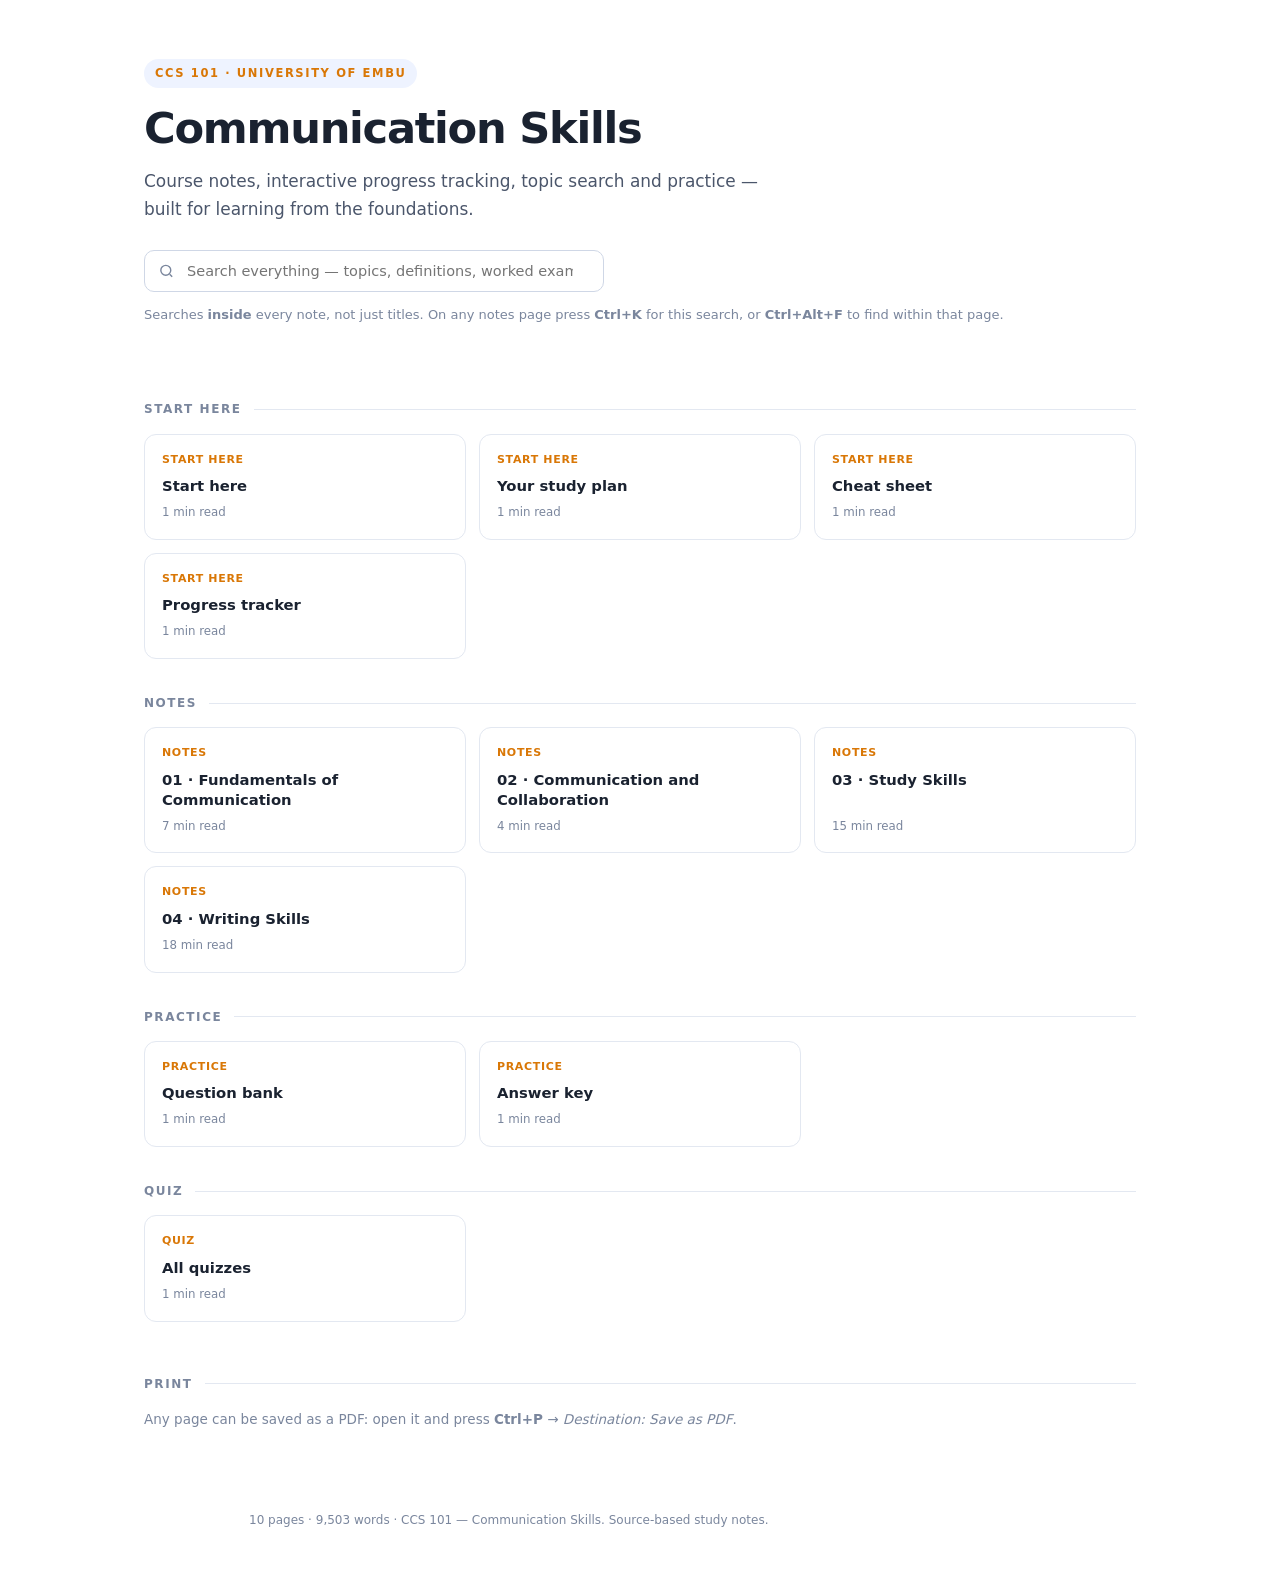
==== docs/index.html @ 3e4b7929 "Build interactive ccs-101-communication-skills study site Co-authored-by: Copilot <223556219+Copilot" ====
<!DOCTYPE html>
<html lang="en" data-theme="light">
<head>
<meta charset="utf-8">
<meta name="viewport" content="width=device-width, initial-scale=1">
<title>Communication Skills · CCS 101 Revision</title>
<meta name="description" content="Study notes for CCS 101 Communication Skills, from academic communication to writing and study skills.">
<link rel="stylesheet" href="assets/notes.css">
<link rel="stylesheet" href="assets/theme.css">
</head>
<body>
<div class="progress" id="progress"></div>
<header class="hero">
  <span class="kicker">CCS 101 · University of Embu</span>
  <h1>Communication Skills</h1>
  <p class="lede">Course notes, interactive progress tracking, topic search and practice — built for learning from the foundations.</p>
  <div class="search">
    <svg viewBox="0 0 24 24" aria-hidden="true"><circle cx="11" cy="11" r="7"></circle><path d="M20 20l-3.5-3.5"></path></svg>
    <input id="q" type="search" placeholder="Search everything &mdash; topics, definitions, worked examples, quiz questions&hellip;" autocomplete="off" aria-label="Search">
  </div>
  <p class="search-hint">Searches <strong>inside</strong> every note, not just titles. On any notes page press <strong>Ctrl+K</strong> for this search, or <strong>Ctrl+Alt+F</strong> to find within that page.</p>
</header>
<main class="groups" id="groups">
<div class="group-title">Start here</div><div class="cards"><a class="card" href="START_HERE.html" data-search="ccs 101 — communication skills start here"><span class="num">START HERE</span><span class="title">Start here</span><span class="meta">1 min read</span></a><a class="card" href="YOUR_STUDY_PLAN.html" data-search="your study plan start here"><span class="num">START HERE</span><span class="title">Your study plan</span><span class="meta">1 min read</span></a><a class="card" href="CHEAT_SHEET.html" data-search="ccs 101 — topic map start here"><span class="num">START HERE</span><span class="title">Cheat sheet</span><span class="meta">1 min read</span></a><a class="card" href="PROGRESS_TRACKER.html" data-search="progress tracker start here"><span class="num">START HERE</span><span class="title">Progress tracker</span><span class="meta">1 min read</span></a></div><div class="group-title">Notes</div><div class="cards"><a class="card" href="notes/01_fundamentals-of-communication.html" data-search="01 · fundamentals of communication notes"><span class="num">NOTES</span><span class="title">01 · Fundamentals of Communication</span><span class="meta">7 min read</span></a><a class="card" href="notes/02_communication-and-collaboration.html" data-search="02 · communication and collaboration notes"><span class="num">NOTES</span><span class="title">02 · Communication and Collaboration</span><span class="meta">4 min read</span></a><a class="card" href="notes/03_study-skills.html" data-search="03 · study skills notes"><span class="num">NOTES</span><span class="title">03 · Study Skills</span><span class="meta">15 min read</span></a><a class="card" href="notes/04_writing-skills.html" data-search="04 · writing skills notes"><span class="num">NOTES</span><span class="title">04 · Writing Skills</span><span class="meta">18 min read</span></a></div><div class="group-title">Practice</div><div class="cards"><a class="card" href="practice/QUESTION_BANK.html" data-search="question bank practice"><span class="num">PRACTICE</span><span class="title">Question bank</span><span class="meta">1 min read</span></a><a class="card" href="practice/ANSWER_KEY.html" data-search="answer key and self-assessment practice"><span class="num">PRACTICE</span><span class="title">Answer key</span><span class="meta">1 min read</span></a></div><div class="group-title">Quiz</div><div class="cards"><a class="card" href="quiz/index.html" data-search="quizzes quiz"><span class="num">QUIZ</span><span class="title">All quizzes</span><span class="meta">1 min read</span></a></div>
<div class="no-results" id="noResults" hidden>Nothing matches that search.</div>
<div class="search-hits" id="searchHits" hidden></div>
<div class="group-title">Print</div>
<p style="color:var(--muted);font-size:13.5px;margin:0">
  Any page can be saved as a PDF: open it and press <strong>Ctrl+P</strong> &rarr; <em>Destination: Save as PDF</em>.
</p>
</main>
<footer class="foot" style="padding-top:10px">
  10 pages &middot; 9,503 words &middot; CCS 101 — Communication Skills. Source-based study notes.
</footer>
<script src="assets/search-index.js"></script>
<script>
(function () {
  var root = document.documentElement;
  try {
    var saved = localStorage.getItem('ccs101-theme');
    if (saved) root.setAttribute('data-theme', saved);
  } catch (e) {}

  var INDEX = window.SEARCH_INDEX || [];
  var q = document.getElementById('q');
  var groupsEl = document.getElementById('groups');
  var noRes = document.getElementById('noResults');
  var hitsEl = document.getElementById('searchHits');
  var cards = [].slice.call(document.querySelectorAll('.card'));

  function escHtml(s) {
    return String(s).replace(/[&<>"]/g, function (c) {
      return { '&': '&amp;', '<': '&lt;', '>': '&gt;', '"': '&quot;' }[c];
    });
  }

  function runSearch(query) {
    var terms = query.toLowerCase().split(/\s+/).filter(function (t) { return t; });
    if (!terms.length) return [];
    var ql = query.toLowerCase();
    var hits = [];
    for (var n = 0; n < INDEX.length; n++) {
      var e = INDEX[n];
      var t = (e.t || '').toLowerCase();
      var h = (e.h || '').toLowerCase();
      var x = (e.x || '').toLowerCase();
      var score = 0, ok = true, firstPos = -1;
      for (var i = 0; i < terms.length; i++) {
        var term = terms[i];
        var pt = t.indexOf(term), ph = h.indexOf(term), px = x.indexOf(term);
        if (pt < 0 && ph < 0 && px < 0) { ok = false; break; }
        if (pt >= 0) score += 8;
        if (ph >= 0) score += 5;
        if (px >= 0) { score += 1; if (firstPos < 0) firstPos = px; }
      }
      if (!ok) continue;
      if (ql.length > 3 && x.indexOf(ql) >= 0) score += 6;
      if (h.indexOf(ql) >= 0) score += 4;
      hits.push({ e: e, score: score, pos: firstPos });
    }
    hits.sort(function (a, b) { return b.score - a.score; });
    return hits.slice(0, 30);
  }

  function snippetHtml(e, pos, query) {
    var x = e.x || '';
    if (pos < 0) pos = 0;
    var start = Math.max(0, pos - 60);
    var end = Math.min(x.length, pos + 150);
    var raw = (start > 0 ? '\u2026' : '') + x.substring(start, end) + (end < x.length ? '\u2026' : '');
    var html = escHtml(raw);
    var terms = query.toLowerCase().split(/\s+/).filter(function (t) { return t; })
      .sort(function (a, b) { return b.length - a.length; });
    for (var i = 0; i < terms.length; i++) {
      var t = terms[i].replace(/[.*+?^${}()|[\]\\]/g, '\\$&');
      html = html.replace(new RegExp('(' + t + ')', 'gi'), '<mark>$1</mark>');
    }
    return html;
  }

  function paintHits(query) {
    hitsEl.innerHTML = '';
    var hits = runSearch(query);
    if (!hits.length) {
      hitsEl.hidden = true;
      noRes.hidden = false;
      return;
    }
    hits.forEach(function (hit) {
      var e = hit.e;
      var a = document.createElement('a');
      a.className = 'sr-item';
      a.href = e.u + (e.i ? '#' + e.i : '');
      var meta = e.g + (e.h ? ' \u00b7 ' + e.h : '');
      a.innerHTML =
        '<span class="sr-meta">' + escHtml(meta) + '</span>' +
        '<span class="sr-title">' + escHtml(e.t) + '</span>' +
        '<span class="sr-snippet">' + snippetHtml(e, hit.pos, query) + '</span>';
      hitsEl.appendChild(a);
    });
    hitsEl.hidden = false;
    noRes.hidden = true;
  }

  if (q) q.addEventListener('input', function () {
    var v = q.value.trim();
    if (!v) {
      groupsEl.style.display = '';
      hitsEl.hidden = true;
      noRes.hidden = true;
      return;
    }
    groupsEl.style.display = 'none';
    paintHits(v);
  });

  var bar = document.getElementById('progress');
  if (bar) window.addEventListener('scroll', function () {
    var h = document.documentElement;
    var max = h.scrollHeight - h.clientHeight;
    bar.style.width = (max > 0 ? (h.scrollTop / max) * 100 : 0) + '%';
  }, { passive: true });

  document.addEventListener('keydown', function (ev) {
    if ((ev.ctrlKey || ev.metaKey) && (ev.key === 'k' || ev.key === 'K')) {
      ev.preventDefault();
      q.focus();
      q.select();
    }
  });
})();
</script>
</body>
</html>
---- docs/assets/notes.css ----
@charset "utf-8";
/* ==========================================================================
   CSC 112 / STA 121 — Revision Notes
   A clean, printable "docs site" theme for the Markdown study notes.
   ========================================================================== */

:root {
  --bg: #ffffff;
  --bg-soft: #f7f8fb;
  --bg-inset: #eef1f7;
  --fg: #1a2230;
  --fg-soft: #4b566b;
  --muted: #7a869d;
  --border: #e3e8f1;
  --border-strong: #cfd7e6;
  --accent: #2456d6;
  --accent-2: #6d4aff;
  --accent-soft: #eef3ff;
  --ok: #0f7b4f;
  --warn: #9a5b00;
  --code-bg: #0f172a;
  --code-fg: #e6edf8;
  --code-border: #1e2a44;
  --shadow: 0 1px 2px rgba(16, 24, 40, .04), 0 8px 24px rgba(16, 24, 40, .06);
  --radius: 12px;
  --sidebar-w: 268px;
  --toc-w: 232px;
  --font: "Segoe UI", system-ui, -apple-system, "Helvetica Neue", Arial, sans-serif;
  --mono: "Cascadia Mono", "Cascadia Code", Consolas, "SF Mono", "Liberation Mono", monospace;
}

[data-theme="dark"] {
  --bg: #0d121e;
  --bg-soft: #131a29;
  --bg-inset: #1a2233;
  --fg: #e2e9f5;
  --fg-soft: #b3bfd4;
  --muted: #8795ad;
  --border: #222c41;
  --border-strong: #33405a;
  --accent: #7ea2ff;
  --accent-2: #a78bfa;
  --accent-soft: #16203a;
  --ok: #4ade80;
  --warn: #fbbf24;
  --code-bg: #080d18;
  --code-fg: #dbe6f7;
  --code-border: #1b2438;
  --shadow: 0 1px 2px rgba(0, 0, 0, .4), 0 12px 32px rgba(0, 0, 0, .35);
}

* { box-sizing: border-box; }

html { scroll-behavior: smooth; }

body {
  margin: 0;
  background: var(--bg);
  color: var(--fg);
  font-family: var(--font);
  font-size: 16.5px;
  line-height: 1.68;
  -webkit-font-smoothing: antialiased;
  text-rendering: optimizeLegibility;
}

::selection { background: rgba(36, 86, 214, .18); }

/* ---------- reading progress ---------- */

.progress {
  position: fixed;
  top: 0; left: 0;
  height: 3px;
  width: 0;
  background: linear-gradient(90deg, var(--accent), var(--accent-2));
  z-index: 60;
  transition: width .08s linear;
}

/* ---------- layout ---------- */

.layout {
  display: grid;
  grid-template-columns: var(--sidebar-w) minmax(0, 1fr);
  min-height: 100vh;
}

.sidebar {
  position: sticky;
  top: 0;
  height: 100vh;
  overflow-y: auto;
  border-right: 1px solid var(--border);
  background: var(--bg-soft);
  padding: 22px 16px 40px;
  scrollbar-width: thin;
}

.brand {
  display: flex;
  align-items: center;
  gap: 11px;
  padding: 4px 8px 18px;
  text-decoration: none;
  color: var(--fg);
}

.brand-mark {
  width: 36px; height: 36px;
  flex: 0 0 36px;
  display: grid;
  place-items: center;
  border-radius: 10px;
  background: linear-gradient(140deg, var(--accent), var(--accent-2));
  color: #fff;
  font-weight: 700;
  font-size: 17px;
  letter-spacing: -.02em;
  box-shadow: 0 4px 12px rgba(36, 86, 214, .28);
}

.brand-text { display: flex; flex-direction: column; line-height: 1.2; }
.brand-text strong { font-size: 14.5px; letter-spacing: .01em; }
.brand-text span { font-size: 11.5px; color: var(--muted); letter-spacing: .06em; text-transform: uppercase; }

.nav-details > summary { display: none; }

.nav-group { margin: 0 0 18px; }

.nav-head {
  font-size: 10.5px;
  font-weight: 700;
  letter-spacing: .12em;
  text-transform: uppercase;
  color: var(--muted);
  padding: 0 10px 7px;
}

.nav-group a {
  display: block;
  padding: 6px 10px;
  margin: 1px 0;
  border-radius: 7px;
  font-size: 13.6px;
  line-height: 1.4;
  color: var(--fg-soft);
  text-decoration: none;
  border-left: 2px solid transparent;
}

.nav-group a:hover { background: var(--bg-inset); color: var(--fg); }

.nav-group a.active {
  background: var(--accent-soft);
  color: var(--accent);
  font-weight: 600;
}

/* ---------- main ---------- */

.main { min-width: 0; }

.topbar {
  position: sticky;
  top: 0;
  z-index: 40;
  display: flex;
  align-items: center;
  justify-content: space-between;
  gap: 12px;
  padding: 10px 30px;
  background: color-mix(in srgb, var(--bg) 88%, transparent);
  backdrop-filter: blur(10px);
  border-bottom: 1px solid var(--border);
}

.crumb {
  font-size: 12.5px;
  color: var(--muted);
  letter-spacing: .01em;
}
.crumb b { color: var(--fg-soft); font-weight: 600; }

.theme-btn {
  border: 1px solid var(--border);
  background: var(--bg);
  color: var(--fg-soft);
  width: 34px; height: 34px;
  border-radius: 9px;
  cursor: pointer;
  font-size: 15px;
  line-height: 1;
  display: grid;
  place-items: center;
}
.theme-btn:hover { border-color: var(--border-strong); color: var(--fg); }

.content {
  max-width: 850px;
  margin: 0 auto;
  padding: 46px 34px 70px;
}

/* ---------- typography ---------- */

.content h1, .content h2, .content h3, .content h4 {
  color: var(--fg);
  line-height: 1.25;
  letter-spacing: -.015em;
  scroll-margin-top: 72px;
}

.content h1 {
  font-size: 2.05rem;
  font-weight: 700;
  margin: 0 0 .6em;
  padding-bottom: .35em;
  border-bottom: 1px solid var(--border);
}

.content h2 {
  font-size: 1.42rem;
  font-weight: 650;
  margin: 2.1em 0 .55em;
  padding-top: .2em;
}

.content h3 {
  font-size: 1.14rem;
  font-weight: 650;
  margin: 1.7em 0 .45em;
  color: var(--fg);
}

.content h4 { font-size: 1rem; font-weight: 650; margin: 1.4em 0 .4em; }

.content p { margin: .75em 0; }

.content a { color: var(--accent); text-decoration: none; border-bottom: 1px solid transparent; }
.content a:hover { border-bottom-color: currentColor; }

.content strong { font-weight: 650; color: var(--fg); }

.content ul, .content ol { margin: .7em 0; padding-left: 1.5em; }
.content li { margin: .3em 0; }
.content li > ul, .content li > ol { margin: .3em 0; }

.content hr {
  border: 0;
  height: 1px;
  background: var(--border);
  margin: 2.4em 0;
}

/* ---------- blockquote / callout ---------- */

.content blockquote {
  margin: 1.3em 0;
  padding: 13px 18px;
  border-left: 3px solid var(--accent);
  border-radius: 0 10px 10px 0;
  background: var(--accent-soft);
  color: var(--fg-soft);
}

.content blockquote p { margin: .3em 0; }
.content blockquote strong { color: var(--fg); }

/* ---------- inline code ---------- */

.content code {
  font-family: var(--mono);
  font-size: .87em;
  padding: .13em .38em;
  border-radius: 5px;
  background: var(--bg-inset);
  color: var(--accent);
  border: 1px solid var(--border);
  white-space: nowrap;
}

[data-theme="dark"] .content code { color: #a9c1ff; }

/* ---------- code blocks ---------- */

pre.code {
  position: relative;
  margin: 1.25em 0;
  padding: 18px 20px;
  background: var(--code-bg);
  color: var(--code-fg);
  border: 1px solid var(--code-border);
  border-radius: var(--radius);
  overflow-x: auto;
  box-shadow: var(--shadow);
  line-height: 1.55;
  tab-size: 4;
}

pre.code code {
  display: block;
  padding: 0;
  margin: 0;
  background: none;
  border: 0;
  color: inherit;
  font-family: var(--mono);
  font-size: 13.4px;
  white-space: pre;
  border-radius: 0;
}

pre.code[data-lang]::before {
  content: attr(data-lang);
  position: absolute;
  top: 9px;
  right: 13px;
  font-family: var(--font);
  font-size: 10px;
  letter-spacing: .11em;
  text-transform: uppercase;
  color: #7f8ea8;
  user-select: none;
}

/* syntax tokens */
.tok-com { color: #7d8da6; font-style: italic; }
.tok-str { color: #9ae6a8; }
.tok-chr { color: #9ae6a8; }
.tok-num { color: #f0b072; }
.tok-kw  { color: #8ab4ff; font-weight: 600; }
.tok-pre { color: #d7a0ff; }
.tok-fn  { color: #ffd580; }

/* ---------- tables ---------- */

.table-wrap {
  margin: 1.3em 0;
  overflow-x: auto;
  border: 1px solid var(--border);
  border-radius: var(--radius);
  background: var(--bg);
  box-shadow: var(--shadow);
}

.content table {
  border-collapse: collapse;
  width: 100%;
  font-size: .93em;
}

.content thead th {
  background: var(--bg-soft);
  color: var(--fg);
  font-weight: 650;
  text-align: left;
  padding: 10px 14px;
  border-bottom: 1px solid var(--border-strong);
  white-space: nowrap;
}

.content tbody td {
  padding: 9px 14px;
  border-bottom: 1px solid var(--border);
  vertical-align: top;
}

.content tbody tr:last-child td { border-bottom: 0; }
.content tbody tr:hover td { background: var(--bg-soft); }

.content table code { white-space: nowrap; }

/* ---------- checkboxes in task lists ---------- */

.cb {
  display: inline-block;
  color: var(--accent);
  font-size: 1.05em;
  margin-right: .1em;
}

/* ---------- right rail TOC ---------- */

.toc {
  display: none;
  position: sticky;
  top: 62px;
  align-self: start;
  max-height: calc(100vh - 80px);
  overflow-y: auto;
  padding: 26px 18px 40px 4px;
  font-size: 13px;
  border-left: 1px solid var(--border);
  margin-left: 8px;
}

.toc-title {
  font-size: 10.5px;
  font-weight: 700;
  letter-spacing: .12em;
  text-transform: uppercase;
  color: var(--muted);
  margin: 0 0 10px 12px;
}

.toc a {
  display: block;
  padding: 4px 12px;
  color: var(--muted);
  text-decoration: none;
  border-left: 2px solid transparent;
  line-height: 1.4;
}

.toc a:hover { color: var(--fg); }
.toc a.toc-h3 { padding-left: 24px; font-size: 12.3px; }
.toc a.active { color: var(--accent); border-left-color: var(--accent); }

/* ---------- pager ---------- */

.pager {
  display: flex;
  gap: 14px;
  max-width: 850px;
  margin: 0 auto;
  padding: 0 34px 34px;
}

.pager a {
  flex: 1;
  display: flex;
  flex-direction: column;
  gap: 3px;
  padding: 13px 16px;
  border: 1px solid var(--border);
  border-radius: 10px;
  text-decoration: none;
  color: var(--fg);
  background: var(--bg);
  transition: border-color .15s, transform .15s;
}

.pager a:hover { border-color: var(--accent); transform: translateY(-1px); }
.pager .dir { font-size: 11px; letter-spacing: .09em; text-transform: uppercase; color: var(--muted); }
.pager .name { font-size: 13.5px; font-weight: 600; }
.pager a.next { text-align: right; }
.pager .spacer { flex: 1; }

.foot {
  max-width: 850px;
  margin: 0 auto;
  padding: 0 34px 50px;
  font-size: 12px;
  color: var(--muted);
}

/* ---------- index page ---------- */

.hero {
  padding: 58px 34px 10px;
  max-width: 1060px;
  margin: 0 auto;
}

.hero .kicker {
  display: inline-block;
  font-size: 11.5px;
  font-weight: 700;
  letter-spacing: .14em;
  text-transform: uppercase;
  color: var(--accent);
  background: var(--accent-soft);
  padding: 5px 11px;
  border-radius: 999px;
  margin-bottom: 16px;
}

.hero h1 {
  font-size: 2.7rem;
  line-height: 1.12;
  letter-spacing: -.03em;
  margin: 0 0 14px;
  font-weight: 700;
}

.hero p.lede {
  font-size: 1.06rem;
  color: var(--fg-soft);
  max-width: 640px;
  margin: 0 0 26px;
}

.search {
  position: relative;
  max-width: 460px;
}

.search input {
  width: 100%;
  padding: 12px 16px 12px 42px;
  border: 1px solid var(--border-strong);
  border-radius: 10px;
  background: var(--bg);
  color: var(--fg);
  font-family: var(--font);
  font-size: 14.5px;
  outline: none;
  transition: border-color .15s, box-shadow .15s;
}

.search input:focus {
  border-color: var(--accent);
  box-shadow: 0 0 0 4px rgba(36, 86, 214, .12);
}

.search svg {
  position: absolute;
  left: 14px; top: 50%;
  transform: translateY(-50%);
  width: 17px; height: 17px;
  stroke: var(--muted);
  fill: none;
  stroke-width: 2;
}

.groups { max-width: 1060px; margin: 0 auto; padding: 30px 34px 70px; }

.group-title {
  font-size: 12px;
  font-weight: 700;
  letter-spacing: .13em;
  text-transform: uppercase;
  color: var(--muted);
  margin: 34px 0 14px;
  display: flex;
  align-items: center;
  gap: 12px;
}

.group-title::after {
  content: "";
  flex: 1;
  height: 1px;
  background: var(--border);
}

.cards {
  display: grid;
  grid-template-columns: repeat(auto-fill, minmax(252px, 1fr));
  gap: 13px;
}

.card {
  display: flex;
  flex-direction: column;
  gap: 7px;
  padding: 16px 17px;
  border: 1px solid var(--border);
  border-radius: var(--radius);
  background: var(--bg);
  text-decoration: none;
  color: var(--fg);
  transition: border-color .15s, box-shadow .15s, transform .15s;
}

.card:hover {
  border-color: var(--accent);
  box-shadow: var(--shadow);
  transform: translateY(-2px);
}

.card .num {
  font-size: 11px;
  font-weight: 700;
  letter-spacing: .06em;
  color: var(--accent);
}

.card .title { font-size: 14.8px; font-weight: 650; line-height: 1.35; }
.card .meta { font-size: 11.8px; color: var(--muted); margin-top: auto; }

.no-results {
  display: none;
  padding: 30px 2px;
  color: var(--muted);
  font-size: 14px;
}

/* ---------- responsive ---------- */

@media (min-width: 1240px) {
  .layout { grid-template-columns: var(--sidebar-w) minmax(0, 1fr) var(--toc-w); }
  .toc { display: block; }
}

@media (max-width: 1000px) {
  .layout { grid-template-columns: 1fr; }
  .sidebar {
    position: sticky;
    height: auto;
    max-height: none;
    overflow: visible;
    border-right: 0;
    border-bottom: 1px solid var(--border);
    padding: 10px 14px;
  }
  .brand { padding: 6px 4px; }
  .nav-details > summary {
    display: block;
    cursor: pointer;
    font-size: 12.5px;
    font-weight: 600;
    color: var(--fg-soft);
    padding: 8px 10px;
    margin: 4px 0;
    border: 1px solid var(--border);
    border-radius: 8px;
    background: var(--bg);
    list-style: none;
  }
  .nav-details > summary::-webkit-details-marker { display: none; }
  .nav-details > summary::before { content: "☰  "; }
  .nav-group { margin: 10px 0; }
  .content { padding: 30px 20px 50px; }
  .topbar { padding: 8px 18px; }
  .pager, .foot, .hero, .groups { padding-left: 20px; padding-right: 20px; }
  .hero h1 { font-size: 2.1rem; }
}

@media (max-width: 560px) {
  body { font-size: 16px; }
  .content h1 { font-size: 1.62rem; }
  .content h2 { font-size: 1.24rem; }
  pre.code { padding: 14px; border-radius: 9px; }
  pre.code code { font-size: 12.6px; }
  .pager { flex-direction: column; }
  .pager a.next { text-align: left; }
  .cards { grid-template-columns: 1fr; }
}

/* ---------- practice links at the end of each note ---------- */

.practice-links {
  margin: 28px 0 0;
  padding: 14px 16px;
  border: 1px solid var(--border);
  border-radius: 12px;
  background: var(--bg-soft);
  display: flex;
  flex-wrap: wrap;
  gap: 10px;
  align-items: center;
}
.practice-links span { font-weight: 700; font-size: 14px; }
.practice-links a {
  font-size: 13.5px;
  font-weight: 600;
  text-decoration: none;
  color: var(--accent);
  border: 1px solid var(--border-strong);
  border-radius: 999px;
  padding: 4px 11px;
}
.practice-links a:hover { background: var(--accent-soft); }

/* ---------- interactive page tools ---------- */

.page-tools {
  display: flex;
  flex-wrap: wrap;
  gap: 8px;
  align-items: center;
  margin: 0 0 20px;
}

.check-count {
  font-size: 12.5px;
  font-weight: 700;
  color: var(--accent);
  background: var(--accent-soft);
  border: 1px solid var(--border-strong);
  padding: 5px 11px;
  border-radius: 999px;
}
.check-count.all { color: var(--ok); }

.reset-btn, .done-btn {
  font: inherit;
  font-size: 12.5px;
  font-weight: 600;
  color: var(--fg-soft);
  background: var(--bg);
  border: 1px solid var(--border-strong);
  border-radius: 8px;
  padding: 6px 11px;
  cursor: pointer;
}
.reset-btn:hover, .done-btn:hover { border-color: var(--accent); color: var(--accent); }
.done-btn.is-done { background: var(--ok); border-color: var(--ok); color: #fff; }

.task { display: flex; gap: 9px; align-items: flex-start; cursor: pointer; }
.task input[type="checkbox"] {
  width: 18px; height: 18px;
  margin: 4px 0 0;
  flex: none;
  accent-color: var(--accent);
  cursor: pointer;
}
.task input:checked + .task-text { color: var(--muted); text-decoration: line-through; }

.blank {
  font: inherit;
  color: inherit;
  background: var(--bg-soft);
  border: 1px solid var(--border-strong);
  border-radius: 6px;
  padding: 4px 8px;
  min-width: 7em;
  max-width: 100%;
}
td .blank { width: 100%; }
.blank:focus { outline: 2px solid var(--accent); outline-offset: 1px; }
.blank[readonly] { background: var(--bg-inset); color: var(--fg-soft); }

/* ---------- predict the output ---------- */

.predict {
  border: 1px solid var(--border);
  border-left: 3px solid var(--accent);
  background: var(--bg-soft);
  border-radius: 10px;
  padding: 12px 14px;
  margin: 14px 0;
}
.predict-q { font-size: 15px; }
.predict-q .tag {
  display: inline-block;
  font-size: 10.5px;
  font-weight: 800;
  letter-spacing: .07em;
  text-transform: uppercase;
  color: #fff;
  background: var(--accent);
  border-radius: 999px;
  padding: 2px 8px;
  margin-right: 6px;
  vertical-align: 1px;
}
.reveal { margin-top: 8px; }
.reveal summary {
  cursor: pointer;
  color: var(--accent);
  font-size: 13.5px;
  font-weight: 700;
  list-style: none;
}
.reveal summary::-webkit-details-marker { display: none; }
.reveal summary::before { content: "\25B8  "; }
.reveal[open] summary::before { content: "\25BE  "; }
.reveal-body {
  margin-top: 8px;
  padding: 9px 11px;
  background: var(--bg);
  border: 1px dashed var(--border-strong);
  border-radius: 8px;
  font-family: var(--mono);
  font-size: 13.5px;
  white-space: pre-wrap;
}

/* ---------- variable trace template ---------- */

.trace-card {
  border: 1px solid var(--border);
  border-radius: 10px;
  padding: 12px 14px;
  margin: 16px 0;
  background: var(--bg-soft);
}
.trace-title { font-weight: 700; margin-bottom: 8px; }
.trace th { background: var(--bg-inset); font-size: 12.5px; }
.trace td { height: 30px; }
.trace-cell { display: block; min-height: 18px; }
.trace-hint { margin: 8px 0 0; font-size: 13px; color: var(--muted); }

/* ---------- common mistakes box ---------- */

.mistakes {
  border: 1px solid #e8c476;
  border-left: 3px solid #d18b00;
  background: #fff9ea;
  border-radius: 10px;
  padding: 12px 15px;
  margin: 16px 0;
}
[data-theme="dark"] .mistakes {
  border-color: #5a4413;
  border-left-color: #f0b429;
  background: #241d0c;
}
.mistakes .box-title {
  font-size: 11.5px;
  font-weight: 800;
  letter-spacing: .08em;
  text-transform: uppercase;
  color: #9a5b00;
  margin-bottom: 6px;
}
[data-theme="dark"] .mistakes .box-title { color: #f0b429; }
.mistakes > p { margin: 6px 0; font-size: 14.5px; }
.mistakes ul, .mistakes ol { margin: 6px 0 0 20px; padding: 0; }
.mistakes li { margin: 3px 0; }

/* ---------- mark-as-done panel ---------- */

.done-panel {
  border: 1px solid var(--border);
  border-radius: 12px;
  background: var(--bg-soft);
  padding: 14px 16px;
  margin: 18px 0;
}
.done-summary { margin: 0 0 10px; font-weight: 700; }
.done-list { list-style: none; margin: 0; padding: 0; display: grid; gap: 6px; }
.done-list li {
  display: flex;
  justify-content: space-between;
  gap: 12px;
  font-size: 14px;
  border-bottom: 1px solid var(--border);
  padding-bottom: 5px;
}
.done-list li:last-child { border-bottom: 0; }
.done-flag { color: var(--muted); font-size: 12px; white-space: nowrap; }
.done-flag.yes { color: var(--ok); font-weight: 700; }

/* ---------- quizzes ---------- */

.quiz-intro { color: var(--fg-soft); max-width: 68ch; }
.quiz-score {
  display: flex;
  flex-wrap: wrap;
  gap: 12px;
  align-items: center;
  position: sticky;
  top: 0;
  z-index: 5;
  background: var(--bg);
  border: 1px solid var(--border);
  border-radius: 10px;
  padding: 9px 12px;
  margin: 16px 0;
  box-shadow: var(--shadow);
}
.quiz-now { font-weight: 800; color: var(--accent); }
.quiz-best { font-size: 13px; color: var(--muted); }
.quiz-retry {
  margin-left: auto;
  font: inherit;
  font-size: 12.5px;
  font-weight: 700;
  color: var(--fg-soft);
  background: var(--bg-soft);
  border: 1px solid var(--border-strong);
  border-radius: 8px;
  padding: 5px 11px;
  cursor: pointer;
}
.quiz-q {
  border: 1px solid var(--border);
  border-radius: 12px;
  background: var(--bg-soft);
  padding: 14px 16px;
  margin: 14px 0;
}
.quiz-stem { margin: 0 0 10px; font-weight: 600; }
.quiz-stem .qnum { color: var(--accent); margin-right: 4px; }
.quiz-opts { display: grid; gap: 6px; }
.quiz-opt {
  font: inherit;
  font-size: 14.5px;
  text-align: left;
  color: var(--fg);
  background: var(--bg);
  border: 1px solid var(--border-strong);
  border-radius: 8px;
  padding: 8px 12px;
  cursor: pointer;
}
.quiz-opt:hover:not(:disabled) { border-color: var(--accent); background: var(--accent-soft); }
.quiz-opt:disabled { cursor: default; opacity: .75; }
.quiz-opt.correct { border-color: var(--ok); background: rgba(15, 123, 79, .12); opacity: 1; }
.quiz-opt.wrong { border-color: #c0392b; background: rgba(192, 57, 43, .12); opacity: 1; }
.opt-letter { font-weight: 800; color: var(--muted); margin-right: 4px; }
.quiz-feedback { margin-top: 10px; font-size: 13.5px; padding: 8px 10px; border-radius: 8px; }
.quiz-feedback.good { background: rgba(15, 123, 79, .12); color: var(--ok); }
.quiz-feedback.bad { background: rgba(192, 57, 43, .12); color: #a83226; }
[data-theme="dark"] .quiz-feedback.bad { color: #ff9b90; }
.quiz-why { display: none; }

.quiz-cards { display: grid; grid-template-columns: repeat(auto-fill, minmax(220px, 1fr)); gap: 10px; margin: 18px 0; }
.quiz-card {
  display: flex;
  flex-direction: column;
  gap: 4px;
  text-decoration: none;
  color: var(--fg);
  border: 1px solid var(--border);
  border-radius: 10px;
  background: var(--bg-soft);
  padding: 12px 14px;
}
.quiz-card:hover { border-color: var(--accent); }
.quiz-card b { color: var(--accent); font-size: 12px; letter-spacing: .06em; }
.quiz-card span { font-weight: 600; font-size: 14px; }
.quiz-card em { font-style: normal; color: var(--muted); font-size: 12px; }

/* ---------- print / save as PDF ---------- */

@media print {
  :root {
    --bg: #fff; --bg-soft: #fff; --bg-inset: #f4f4f4;
    --fg: #000; --fg-soft: #222; --muted: #555;
    --border: #ddd; --border-strong: #bbb;
    --accent: #1a3fa8; --accent-soft: #f0f3ff;
  }
  body { font-size: 11pt; line-height: 1.5; }
  .sidebar, .toc, .topbar, .pager, .progress, .foot, .search { display: none !important; }
  .layout { display: block; }
  .content { max-width: none; padding: 0; }
  .content h1 { font-size: 20pt; }
  .content h2 { font-size: 15pt; page-break-after: avoid; }
  .content h3 { font-size: 12.5pt; page-break-after: avoid; }
  pre.code {
    background: #f6f7f9 !important;
    color: #111 !important;
    border: 1px solid #ccc;
    box-shadow: none;
    page-break-inside: avoid;
    white-space: pre-wrap;
  }
  pre.code code { color: #111 !important; font-size: 9pt; }
  .tok-kw, .tok-str, .tok-num, .tok-com, .tok-fn, .tok-pre { color: #111 !important; font-weight: normal !important; }
  .table-wrap { box-shadow: none; page-break-inside: avoid; }
  .content a { color: #1a3fa8; }
  .page-tools, .done-panel, .reset-btn, .done-btn { display: none !important; }
  .blank {
    background: #fff !important;
    border: 0;
    border-bottom: 1px solid #666;
    border-radius: 0;
    padding: 0 4px;
    min-width: 6em;
  }
  .reveal summary { display: none; }
  .reveal-body { display: block !important; background: #fff; border: 1px solid #ccc; }
  .task input[type="checkbox"] { accent-color: #000; }
  .predict, .trace-card, .mistakes { page-break-inside: avoid; }
}

/* ==========================================================================
   Interactive blocks (flip cards, inline MCQ, true/false, step solutions)
   ========================================================================== */

.tag {
  display: inline-block;
  padding: 2px 9px;
  margin-right: 6px;
  border-radius: 999px;
  font-size: 11px;
  font-weight: 700;
  letter-spacing: .04em;
  text-transform: uppercase;
  color: var(--accent);
  background: var(--accent-soft);
  vertical-align: 1px;
}

.io-hint {
  color: var(--muted);
  font-size: 13px;
  margin: 4px 0 0;
}

/* ---------- flip cards ---------- */

.flipcards {
  display: grid;
  grid-template-columns: repeat(auto-fill, minmax(215px, 1fr));
  gap: 12px;
  margin: 14px 0 8px;
}

.flipcard {
  position: relative;
  min-height: 96px;
  border: 1px solid var(--border-strong);
  border-radius: 12px;
  background: var(--bg-soft);
  cursor: pointer;
  padding: 12px 14px;
  text-align: left;
  font: inherit;
  color: var(--fg);
  transition: transform .18s ease, box-shadow .18s ease;
}

.flipcard:hover {
  box-shadow: var(--shadow);
  transform: translateY(-2px);
}

.flipcard .fc-front {
  display: block;
  font-weight: 700;
  font-size: 15px;
  line-height: 1.45;
}

.flipcard .fc-front::after {
  content: " \21BB flip";
  display: block;
  margin-top: 6px;
  font-weight: 400;
  font-size: 11px;
  letter-spacing: .05em;
  text-transform: uppercase;
  color: var(--muted);
}

.flipcard .fc-back {
  display: none;
  font-size: 13.5px;
  color: var(--fg-soft);
  line-height: 1.55;
}

.flipcard.flipped .fc-front { display: none; }
.flipcard.flipped .fc-back  { display: block; }
.flipcard.flipped { background: var(--accent-soft); border-color: var(--accent); }

/* ---------- inline multiple choice ---------- */

.mcq {
  border: 1px solid var(--border);
  border-radius: 12px;
  background: var(--bg-soft);
  padding: 14px 16px;
  margin: 16px 0;
}

.mcq-stem { font-weight: 600; margin: 0 0 10px; font-size: 15.5px; }
.mcq-stem .tag { margin-right: 8px; }

.mcq-opts { display: grid; gap: 8px; }

.mcq-opt {
  text-align: left;
  border: 1px solid var(--border);
  background: var(--bg);
  color: var(--fg);
  border-radius: 9px;
  padding: 9px 13px;
  font: inherit;
  font-size: 14.5px;
  cursor: pointer;
}

.mcq-opt:hover:not(:disabled) { border-color: var(--accent); }
.mcq-opt:disabled { cursor: default; opacity: .8; }

.mcq-opt.correct {
  border-color: var(--ok);
  background: rgba(15, 123, 79, .08);
  font-weight: 600;
  opacity: 1;
}

.mcq-opt.wrong {
  border-color: #b42318;
  background: rgba(180, 35, 24, .07);
}

.mcq-feedback {
  margin-top: 10px;
  font-size: 13.5px;
  border-radius: 8px;
  padding: 8px 11px;
}

.mcq-feedback.good { background: rgba(15, 123, 79, .1); color: var(--ok); }
.mcq-feedback.bad  { background: rgba(180, 35, 24, .08); color: #b42318; }

[data-theme="dark"] .mcq-opt.wrong {
  border-color: #f87171;
  color: #fecaca;
  background: rgba(248, 113, 113, .08);
}

[data-theme="dark"] .mcq-feedback.bad { color: #fca5a5; }
[data-theme="dark"] .mcq-opt:disabled { opacity: .9; }

/* ---------- true / false ---------- */

.tf {
  border: 1px solid var(--border);
  border-radius: 12px;
  background: var(--bg-soft);
  padding: 14px 16px;
  margin: 16px 0;
}

.tf-statement { font-weight: 600; font-size: 15.5px; margin: 0 0 10px; }
.tf-statement .tag { margin-right: 8px; }

.tf-btns { display: flex; gap: 10px; }

.tf-btn {
  border: 1px solid var(--border);
  background: var(--bg);
  color: var(--fg);
  border-radius: 9px;
  padding: 7px 18px;
  font: inherit;
  font-size: 14.5px;
  cursor: pointer;
}

.tf-btn:hover:not(:disabled) { border-color: var(--accent); }
.tf-btn:disabled { cursor: default; opacity: .8; }

.tf-btn.correct {
  border-color: var(--ok);
  background: rgba(15, 123, 79, .08);
  font-weight: 600;
  opacity: 1;
}

.tf-btn.wrong {
  border-color: #b42318;
  background: rgba(180, 35, 24, .07);
}

.tf-feedback {
  margin-top: 10px;
  font-size: 13.5px;
  border-radius: 8px;
  padding: 8px 11px;
}

.tf-feedback.good { background: rgba(15, 123, 79, .1); color: var(--ok); }
.tf-feedback.bad  { background: rgba(180, 35, 24, .08); color: #b42318; }

[data-theme="dark"] .tf-btn.wrong {
  border-color: #f87171;
  color: #fecaca;
  background: rgba(248, 113, 113, .08);
}

[data-theme="dark"] .tf-feedback.bad { color: #fca5a5; }

/* ---------- step-by-step solutions ---------- */

.steps {
  border: 1px solid var(--border);
  border-radius: 12px;
  margin: 16px 0;
  background: var(--bg-soft);
  overflow: hidden;
}

.steps-title {
  padding: 11px 16px;
  font-weight: 700;
  font-size: 14.5px;
  border-bottom: 1px solid var(--border);
  color: var(--fg);
}

.step + .step { border-top: 1px solid var(--border); }

.step-head {
  display: flex;
  gap: 10px;
  align-items: center;
  width: 100%;
  padding: 10px 16px;
  border: 0;
  background: transparent;
  font: inherit;
  font-weight: 600;
  font-size: 14.5px;
  color: var(--fg);
  text-align: left;
  cursor: pointer;
}

.step-head:hover { color: var(--accent); }

.step-no {
  color: #fff;
  background: linear-gradient(140deg, var(--accent), var(--accent-2));
  border-radius: 8px;
  min-width: 24px;
  height: 24px;
  display: grid;
  place-items: center;
  font-size: 12.5px;
  flex: 0 0 24px;
}

.step-name { flex: 1; }

.step-head::after {
  content: "\276F";
  color: var(--muted);
  font-size: 12px;
  transition: transform .15s ease;
}

.step.open .step-head::after { transform: rotate(90deg); }

.step-body {
  padding: 2px 18px 14px 50px;
  display: none;
}

.step.open .step-body { display: block; }
.step-body > :first-child { margin-top: 0; }

.steps-tools {
  padding: 10px 16px;
  border-top: 1px solid var(--border);
}

.steps-all {
  border: 1px solid var(--border-strong);
  background: var(--bg);
  color: var(--fg-soft);
  border-radius: 9px;
  padding: 6px 14px;
  font: inherit;
  font-size: 13.5px;
  cursor: pointer;
}

.steps-all:hover:not(:disabled) { border-color: var(--accent); color: var(--accent); }
.steps-all:disabled { opacity: .55; cursor: default; }

/* ==========================================================================
   Search overlay (Ctrl+K) and find-on-page bar (Ctrl+Alt+F)
   ========================================================================== */

.topbar-actions {
  display: flex;
  gap: 8px;
  align-items: center;
}

.icon-btn {
  width: 34px;
  height: 34px;
  border-radius: 9px;
  border: 1px solid var(--border);
  background: var(--bg);
  color: var(--fg-soft);
  display: grid;
  place-items: center;
  cursor: pointer;
  flex: 0 0 34px;
}

.icon-btn:hover {
  border-color: var(--accent);
  color: var(--accent);
  background: var(--accent-soft);
}

.search-overlay {
  position: fixed;
  inset: 0;
  background: rgba(9, 13, 24, .55);
  backdrop-filter: blur(3px);
  z-index: 100;
  display: flex;
  align-items: flex-start;
  justify-content: center;
  padding: 9vh 18px 40px;
}

.search-overlay[hidden] { display: none; }

.search-modal {
  width: min(720px, 100%);
  background: var(--bg);
  border: 1px solid var(--border-strong);
  border-radius: 14px;
  box-shadow: var(--shadow);
  overflow: hidden;
}

.search-bar {
  display: flex;
  align-items: center;
  gap: 10px;
  padding: 12px 16px;
  border-bottom: 1px solid var(--border);
  color: var(--muted);
}

.search-bar svg { flex: 0 0 18px; }

.search-bar input {
  flex: 1;
  border: 0;
  outline: 0;
  background: transparent;
  color: var(--fg);
  font: inherit;
  font-size: 16px;
}

.search-bar input::placeholder { color: var(--muted); }

.search-bar kbd {
  font-family: var(--mono);
  font-size: 11px;
  color: var(--muted);
  border: 1px solid var(--border);
  border-radius: 5px;
  padding: 2px 6px;
}

.search-results {
  max-height: 56vh;
  overflow-y: auto;
  padding: 8px;
}

.sr-item {
  display: block;
  padding: 9px 12px;
  border-radius: 9px;
  text-decoration: none;
  color: var(--fg);
}

.sr-item:hover, .sr-item.active { background: var(--accent-soft); }

.sr-meta {
  display: block;
  font-size: 11.5px;
  font-weight: 700;
  letter-spacing: .05em;
  text-transform: uppercase;
  color: var(--muted);
}

.sr-title {
  display: block;
  font-weight: 600;
  font-size: 14.5px;
  margin-top: 1px;
}

.sr-section { color: var(--accent); font-weight: 600; }

.sr-snippet {
  display: block;
  font-size: 13px;
  color: var(--fg-soft);
  margin-top: 2px;
  line-height: 1.5;
}

.sr-snippet mark, mark.find-m {
  background: rgba(255, 213, 0, .45);
  color: inherit;
  border-radius: 3px;
  padding: 0 1px;
}

[data-theme="dark"] .sr-snippet mark,
[data-theme="dark"] mark.find-m { background: rgba(250, 204, 21, .3); }

mark.find-m.current { outline: 2px solid var(--accent); outline-offset: 1px; }

.sr-empty {
  padding: 26px 16px;
  color: var(--muted);
  text-align: center;
  font-size: 14px;
}

.search-foot {
  display: flex;
  gap: 14px;
  padding: 8px 14px;
  border-top: 1px solid var(--border);
  color: var(--muted);
  font-size: 12px;
}

.findbar {
  position: fixed;
  top: 10px;
  right: 14px;
  z-index: 90;
}

.findbar[hidden] { display: none; }

.find-inner {
  display: flex;
  align-items: center;
  gap: 6px;
  background: var(--bg);
  border: 1px solid var(--border-strong);
  border-radius: 10px;
  box-shadow: var(--shadow);
  padding: 7px 10px;
  color: var(--muted);
}

.find-inner input {
  width: 220px;
  border: 0;
  outline: 0;
  background: transparent;
  color: var(--fg);
  font: inherit;
  font-size: 14px;
}

.find-count {
  font-size: 12px;
  color: var(--muted);
  min-width: 64px;
  text-align: right;
}

.mini-btn {
  border: 0;
  background: transparent;
  color: var(--fg-soft);
  cursor: pointer;
  border-radius: 6px;
  width: 24px;
  height: 24px;
  font-size: 14px;
  line-height: 1;
}

.mini-btn:hover { background: var(--bg-inset); color: var(--fg); }

/* ---------- homepage search results ---------- */

.search-hint {
  color: var(--muted);
  font-size: 13px;
  margin: 12px 0 0;
}

.search-hits {
  display: flex;
  flex-direction: column;
  gap: 6px;
  margin-top: 18px;
}

@media print {
  .search-overlay, .findbar, .topbar-actions { display: none !important; }
  .mcq, .tf, .steps, .flipcards { page-break-inside: avoid; }
}
---- docs/assets/theme.css ----
:root {
  --accent: #d97706;
  --accent-2: #be123c;
}
[data-theme="dark"] {
  --accent: #fcd34d;
  --accent-2: #fda4af;
}
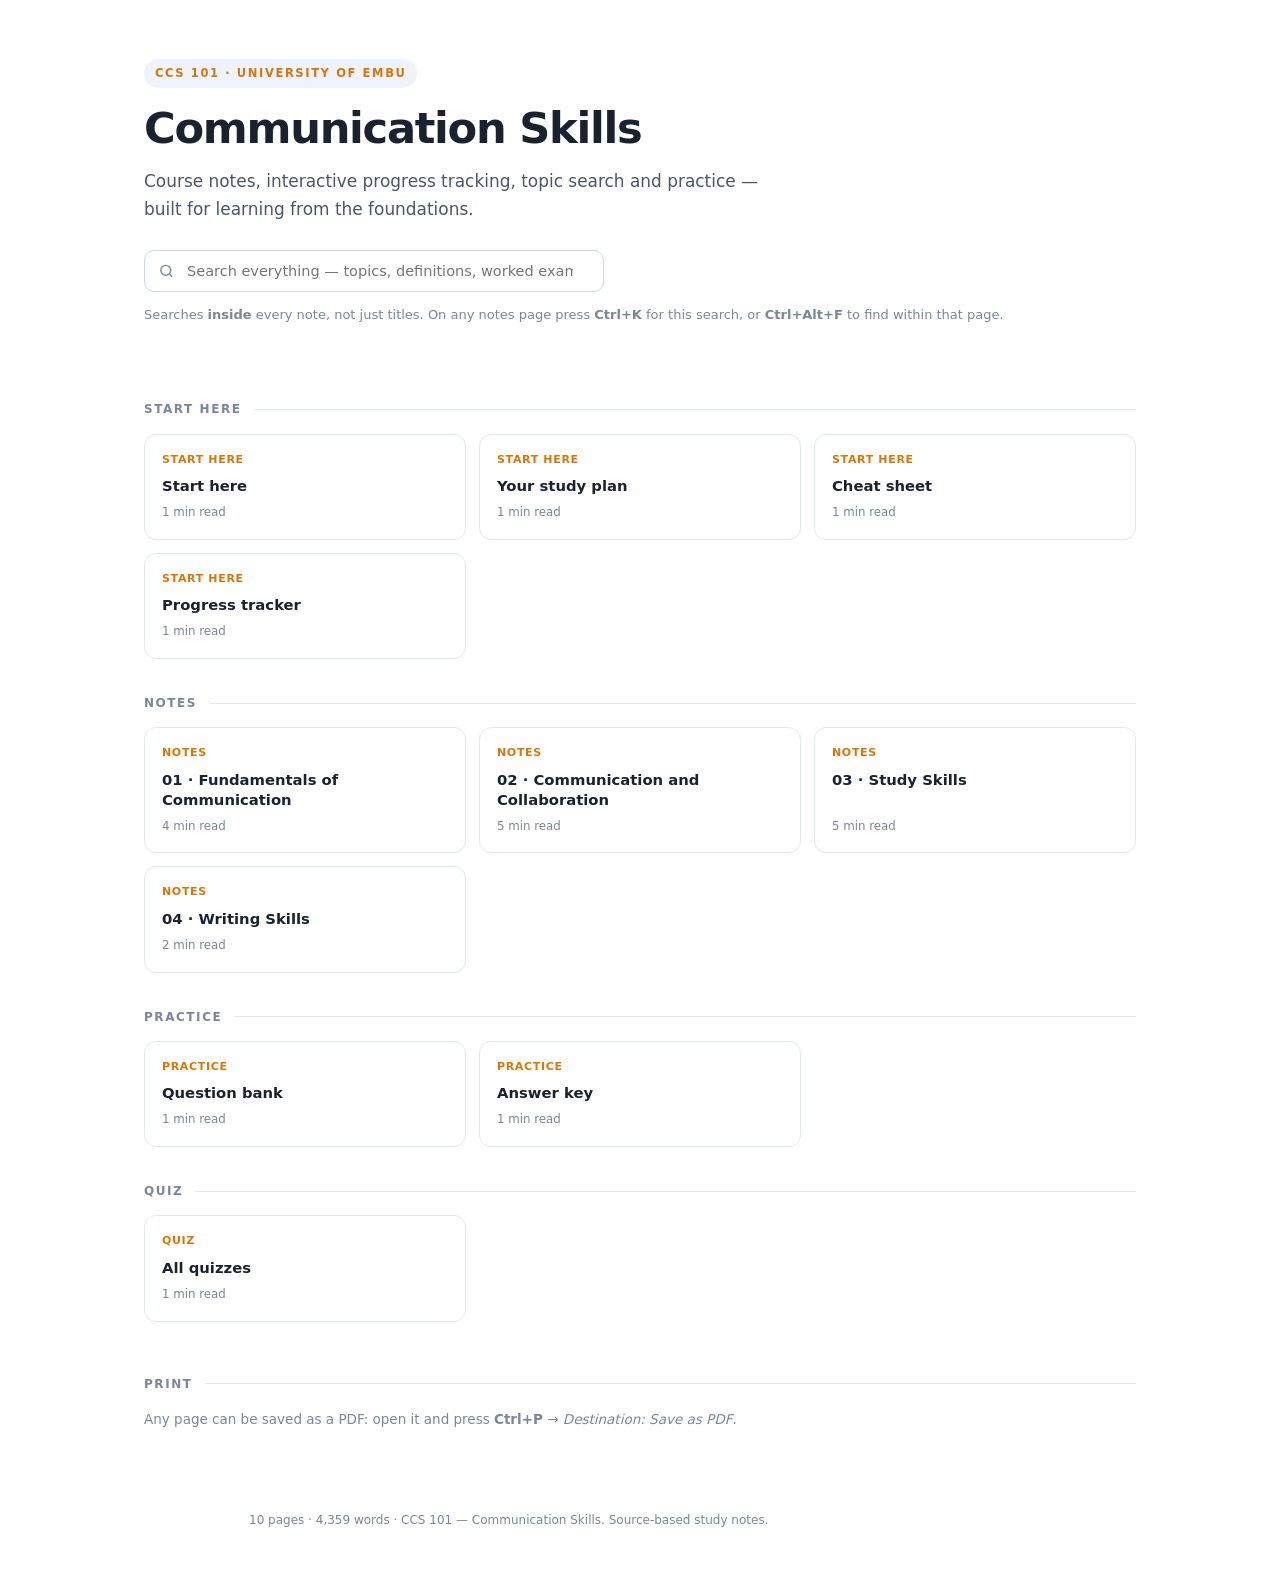
==== commit a049646a: "Improve communication skills revision pack Co-authored-by: Copilot <223556219+Copilot@users.noreply." ====
--- a/docs/index.html
+++ b/docs/index.html
@@ -21,7 +21,7 @@
   <p class="search-hint">Searches <strong>inside</strong> every note, not just titles. On any notes page press <strong>Ctrl+K</strong> for this search, or <strong>Ctrl+Alt+F</strong> to find within that page.</p>
 </header>
 <main class="groups" id="groups">
-<div class="group-title">Start here</div><div class="cards"><a class="card" href="START_HERE.html" data-search="ccs 101 — communication skills start here"><span class="num">START HERE</span><span class="title">Start here</span><span class="meta">1 min read</span></a><a class="card" href="YOUR_STUDY_PLAN.html" data-search="your study plan start here"><span class="num">START HERE</span><span class="title">Your study plan</span><span class="meta">1 min read</span></a><a class="card" href="CHEAT_SHEET.html" data-search="ccs 101 — topic map start here"><span class="num">START HERE</span><span class="title">Cheat sheet</span><span class="meta">1 min read</span></a><a class="card" href="PROGRESS_TRACKER.html" data-search="progress tracker start here"><span class="num">START HERE</span><span class="title">Progress tracker</span><span class="meta">1 min read</span></a></div><div class="group-title">Notes</div><div class="cards"><a class="card" href="notes/01_fundamentals-of-communication.html" data-search="01 · fundamentals of communication notes"><span class="num">NOTES</span><span class="title">01 · Fundamentals of Communication</span><span class="meta">7 min read</span></a><a class="card" href="notes/02_communication-and-collaboration.html" data-search="02 · communication and collaboration notes"><span class="num">NOTES</span><span class="title">02 · Communication and Collaboration</span><span class="meta">4 min read</span></a><a class="card" href="notes/03_study-skills.html" data-search="03 · study skills notes"><span class="num">NOTES</span><span class="title">03 · Study Skills</span><span class="meta">15 min read</span></a><a class="card" href="notes/04_writing-skills.html" data-search="04 · writing skills notes"><span class="num">NOTES</span><span class="title">04 · Writing Skills</span><span class="meta">18 min read</span></a></div><div class="group-title">Practice</div><div class="cards"><a class="card" href="practice/QUESTION_BANK.html" data-search="question bank practice"><span class="num">PRACTICE</span><span class="title">Question bank</span><span class="meta">1 min read</span></a><a class="card" href="practice/ANSWER_KEY.html" data-search="answer key and self-assessment practice"><span class="num">PRACTICE</span><span class="title">Answer key</span><span class="meta">1 min read</span></a></div><div class="group-title">Quiz</div><div class="cards"><a class="card" href="quiz/index.html" data-search="quizzes quiz"><span class="num">QUIZ</span><span class="title">All quizzes</span><span class="meta">1 min read</span></a></div>
+<div class="group-title">Start here</div><div class="cards"><a class="card" href="START_HERE.html" data-search="ccs 101 — communication skills start here"><span class="num">START HERE</span><span class="title">Start here</span><span class="meta">1 min read</span></a><a class="card" href="YOUR_STUDY_PLAN.html" data-search="your study plan start here"><span class="num">START HERE</span><span class="title">Your study plan</span><span class="meta">1 min read</span></a><a class="card" href="CHEAT_SHEET.html" data-search="ccs 101 · exam-day review start here"><span class="num">START HERE</span><span class="title">Cheat sheet</span><span class="meta">1 min read</span></a><a class="card" href="PROGRESS_TRACKER.html" data-search="ccs 101 · progress tracker and weak-point log start here"><span class="num">START HERE</span><span class="title">Progress tracker</span><span class="meta">1 min read</span></a></div><div class="group-title">Notes</div><div class="cards"><a class="card" href="notes/01_fundamentals-of-communication.html" data-search="01 · fundamentals of communication notes"><span class="num">NOTES</span><span class="title">01 · Fundamentals of Communication</span><span class="meta">4 min read</span></a><a class="card" href="notes/02_communication-and-collaboration.html" data-search="02 · collaboration, listening, oral and reading skills notes"><span class="num">NOTES</span><span class="title">02 · Communication and Collaboration</span><span class="meta">5 min read</span></a><a class="card" href="notes/03_study-skills.html" data-search="03 · study skills and information literacy notes"><span class="num">NOTES</span><span class="title">03 · Study Skills</span><span class="meta">5 min read</span></a><a class="card" href="notes/04_writing-skills.html" data-search="04 · writing skills notes"><span class="num">NOTES</span><span class="title">04 · Writing Skills</span><span class="meta">2 min read</span></a></div><div class="group-title">Practice</div><div class="cards"><a class="card" href="practice/QUESTION_BANK.html" data-search="ccs 101 · topic-linked question bank practice"><span class="num">PRACTICE</span><span class="title">Question bank</span><span class="meta">1 min read</span></a><a class="card" href="practice/ANSWER_KEY.html" data-search="ccs 101 · answer guide practice"><span class="num">PRACTICE</span><span class="title">Answer key</span><span class="meta">1 min read</span></a></div><div class="group-title">Quiz</div><div class="cards"><a class="card" href="quiz/index.html" data-search="quizzes quiz"><span class="num">QUIZ</span><span class="title">All quizzes</span><span class="meta">1 min read</span></a></div>
 <div class="no-results" id="noResults" hidden>Nothing matches that search.</div>
 <div class="search-hits" id="searchHits" hidden></div>
 <div class="group-title">Print</div>
@@ -30,7 +30,7 @@
 </p>
 </main>
 <footer class="foot" style="padding-top:10px">
-  10 pages &middot; 9,503 words &middot; CCS 101 — Communication Skills. Source-based study notes.
+  10 pages &middot; 4,359 words &middot; CCS 101 — Communication Skills. Source-based study notes.
 </footer>
 <script src="assets/search-index.js"></script>
 <script>
--- a/docs/assets/notes.css
+++ b/docs/assets/notes.css
@@ -76,6 +76,18 @@
   background: linear-gradient(90deg, var(--accent), var(--accent-2));
   z-index: 60;
   transition: width .08s linear;
+}
+
+.note-figure {
+  display: block;
+  max-width: min(100%, 760px);
+  max-height: 520px;
+  height: auto;
+  margin: 18px auto;
+  object-fit: contain;
+  border: 1px solid var(--border);
+  border-radius: 9px;
+  background: #fff;
 }
 
 /* ---------- layout ---------- */
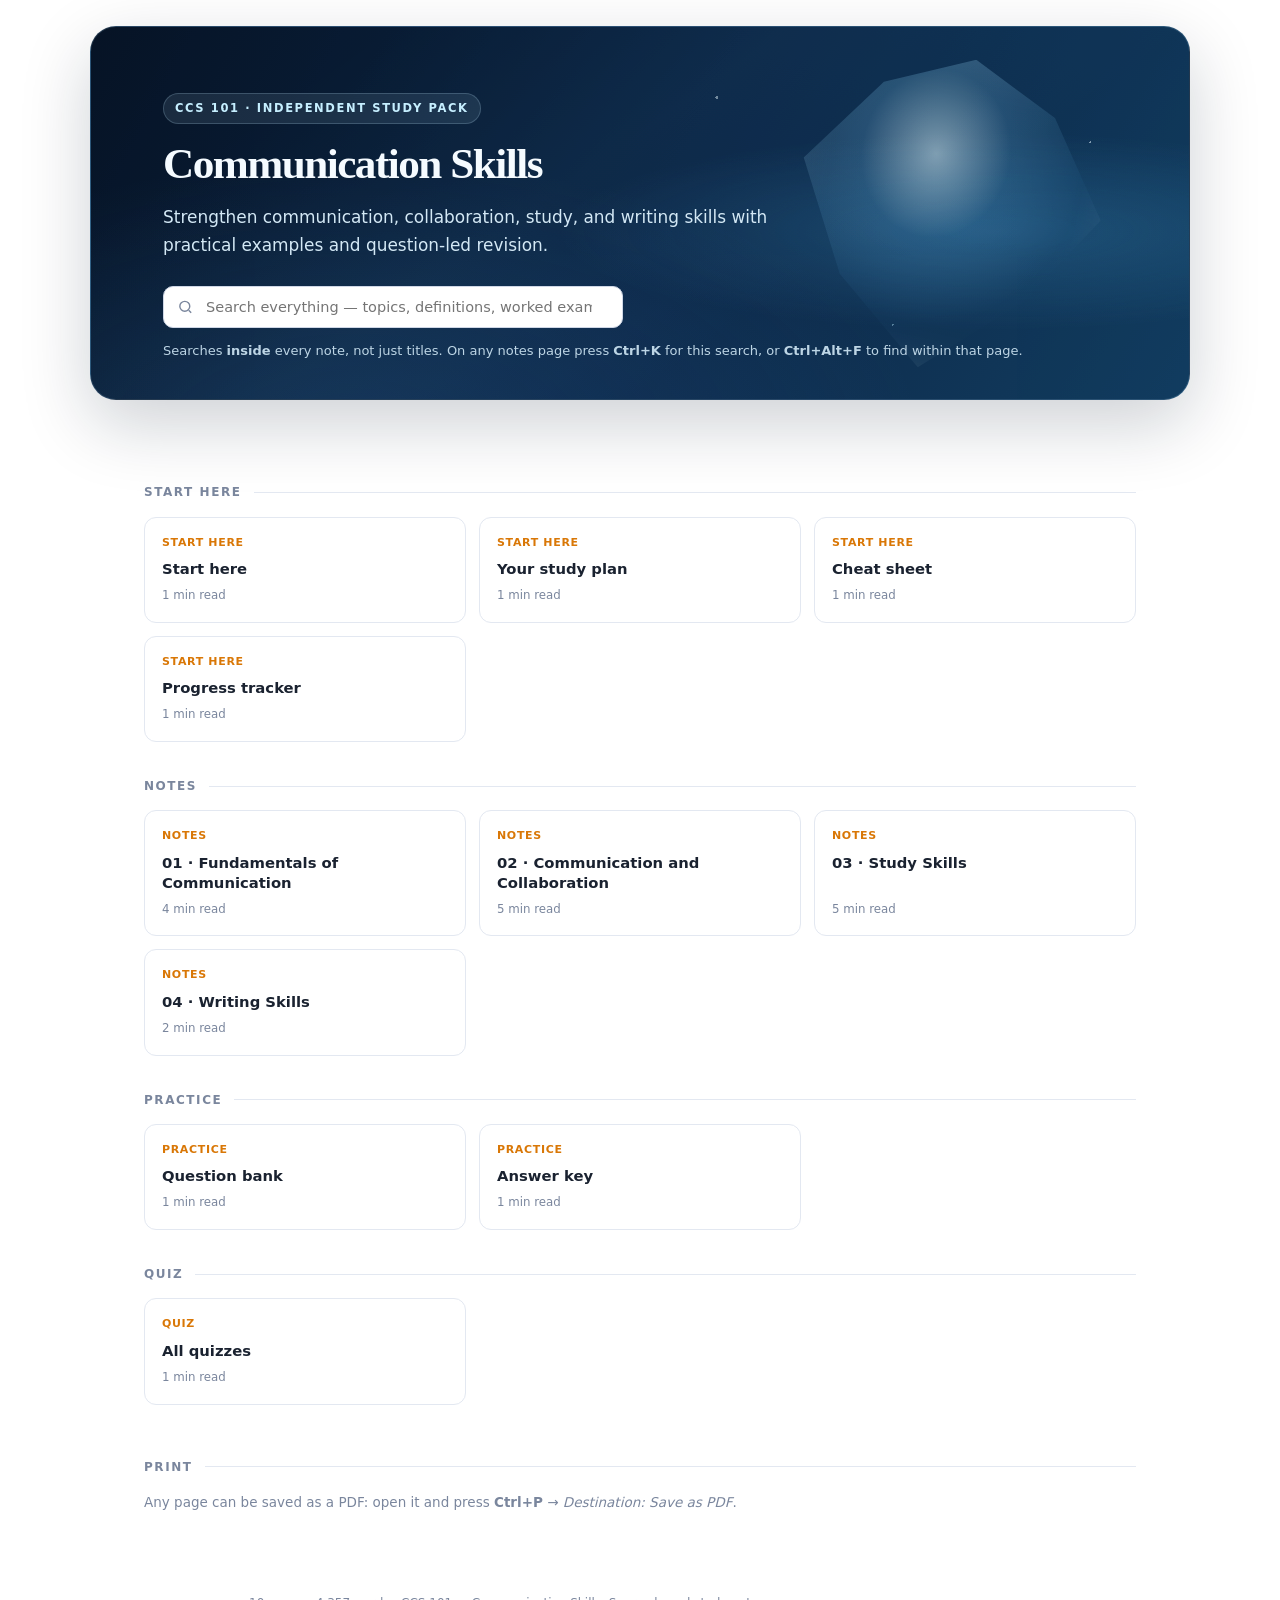
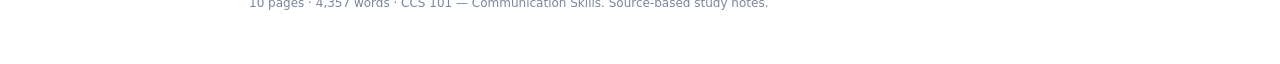
==== commit 88f1da66: "Remove institutional branding and refresh homepage Co-authored-by: Copilot <223556219+Copilot@users." ====
--- a/docs/index.html
+++ b/docs/index.html
@@ -11,9 +11,9 @@
 <body>
 <div class="progress" id="progress"></div>
 <header class="hero">
-  <span class="kicker">CCS 101 · University of Embu</span>
+  <span class="kicker">CCS 101 · Independent Study Pack</span>
   <h1>Communication Skills</h1>
-  <p class="lede">Course notes, interactive progress tracking, topic search and practice — built for learning from the foundations.</p>
+  <p class="lede">Strengthen communication, collaboration, study, and writing skills with practical examples and question-led revision.</p>
   <div class="search">
     <svg viewBox="0 0 24 24" aria-hidden="true"><circle cx="11" cy="11" r="7"></circle><path d="M20 20l-3.5-3.5"></path></svg>
     <input id="q" type="search" placeholder="Search everything &mdash; topics, definitions, worked examples, quiz questions&hellip;" autocomplete="off" aria-label="Search">
@@ -30,7 +30,7 @@
 </p>
 </main>
 <footer class="foot" style="padding-top:10px">
-  10 pages &middot; 4,359 words &middot; CCS 101 — Communication Skills. Source-based study notes.
+  10 pages &middot; 4,357 words &middot; CCS 101 — Communication Skills. Source-based study notes.
 </footer>
 <script src="assets/search-index.js"></script>
 <script>
--- a/docs/assets/notes.css
+++ b/docs/assets/notes.css
@@ -501,6 +501,85 @@
   color: var(--fg-soft);
   max-width: 640px;
   margin: 0 0 26px;
+}
+
+.hero {
+  position: relative;
+  isolation: isolate;
+  overflow: hidden;
+  max-width: 1100px;
+  margin: 26px auto 18px;
+  padding: 66px clamp(24px, 6vw, 72px) 38px;
+  border: 1px solid rgba(164, 222, 255, .18);
+  border-radius: 26px;
+  color: #f3faff;
+  background:
+    radial-gradient(ellipse at 82% 55%, rgba(81, 176, 229, .23), transparent 34%),
+    radial-gradient(ellipse at 24% 110%, rgba(49, 108, 170, .24), transparent 48%),
+    linear-gradient(118deg, #071426 0%, #0c2747 54%, #123d60 100%);
+  box-shadow: 0 24px 70px rgba(8, 24, 45, .2);
+}
+.hero::before,
+.hero::after {
+  content: "";
+  position: absolute;
+  z-index: 0;
+  pointer-events: none;
+}
+.hero::before {
+  inset: 0;
+  opacity: .58;
+  background:
+    radial-gradient(1px 1px at 12% 22%, rgba(230, 249, 255, .9) 98%, transparent),
+    radial-gradient(1px 1px at 28% 74%, rgba(190, 233, 255, .8) 98%, transparent),
+    radial-gradient(1.5px 1.5px at 57% 19%, rgba(230, 249, 255, .8) 98%, transparent),
+    radial-gradient(1px 1px at 73% 80%, rgba(190, 233, 255, .75) 98%, transparent),
+    radial-gradient(1px 1px at 91% 31%, rgba(230, 249, 255, .9) 98%, transparent),
+    linear-gradient(145deg, transparent 18%, rgba(94, 186, 233, .08) 43%, transparent 68%);
+}
+.hero::after {
+  right: 7%;
+  top: 8%;
+  width: clamp(190px, 27vw, 330px);
+  height: 84%;
+  opacity: .72;
+  clip-path: polygon(49% 0, 76% 13%, 96% 42%, 78% 73%, 51% 100%, 22% 76%, 4% 42%, 23% 13%);
+  background:
+    radial-gradient(ellipse at 43% 32%, rgba(223, 248, 255, .72), rgba(108, 190, 237, .2) 28%, transparent 57%),
+    linear-gradient(145deg, rgba(184, 231, 252, .2), rgba(64, 133, 186, .1) 54%, rgba(8, 27, 49, .16));
+  box-shadow: 0 0 80px rgba(111, 202, 249, .18), inset 0 0 45px rgba(224, 248, 255, .18);
+  transform: rotate(12deg);
+}
+.hero > * { position: relative; z-index: 1; }
+.hero .kicker {
+  color: #c6efff;
+  background: rgba(192, 233, 255, .1);
+  border: 1px solid rgba(192, 233, 255, .2);
+}
+.hero h1 {
+  max-width: 680px;
+  color: #f5fbff;
+  font-family: Georgia, "Times New Roman", serif;
+  font-weight: 600;
+  letter-spacing: -.035em;
+  text-wrap: balance;
+}
+.hero p.lede {
+  color: #d3e8f5;
+  max-width: 610px;
+}
+.hero p.search-hint { color: #bdd5e5; }
+@media (max-width: 760px) {
+  .hero::after { right: 1%; opacity: .34; }
+}
+@media (max-width: 560px) {
+  .hero {
+    margin: 14px 10px 16px;
+    padding-top: 40px;
+    padding-bottom: 28px;
+  }
+  .hero::after { display: none; }
+  .hero h1 { font-size: 2rem; }
 }
 
 .search {
